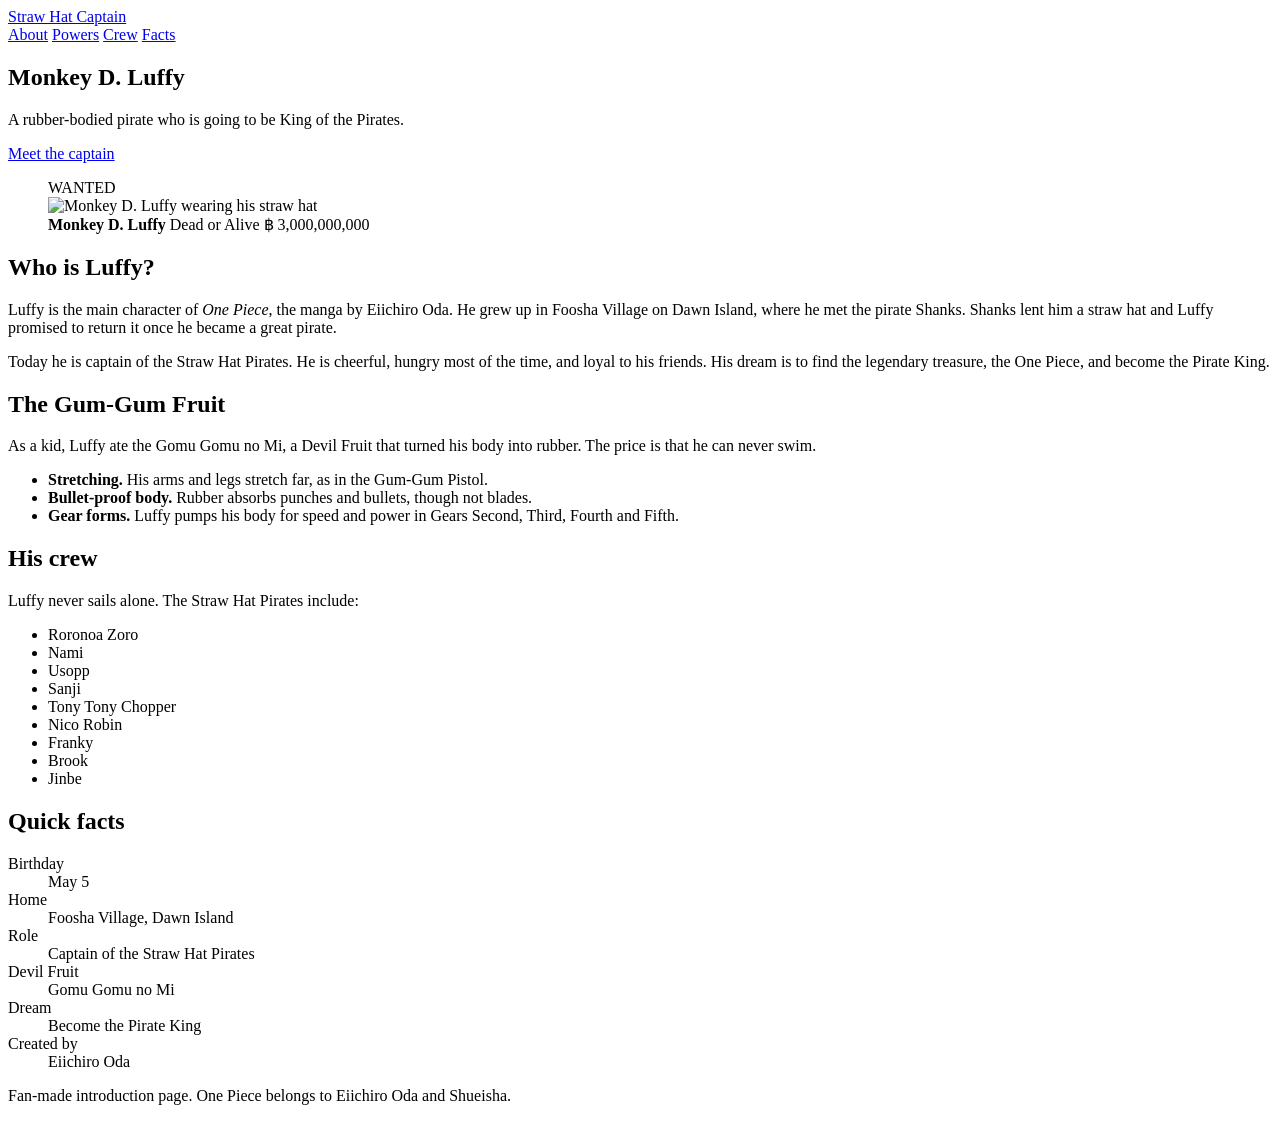
==== index.html @ 51b5bace "Add files via upload" ====
<!DOCTYPE html>
<html lang="en">
<head>
  <meta charset="UTF-8">
  <meta name="viewport" content="width=device-width, initial-scale=1.0">
  <title>Monkey D. Luffy | Introduction</title>
  <link rel="preconnect" href="https://fonts.googleapis.com">
  <link href="https://fonts.googleapis.com/css2?family=Bowlby+One&family=Nunito:wght@400;700&display=swap" rel="stylesheet">
  <link rel="stylesheet" href="../css/style.css">
</head>
<body>

  <header class="topbar">
    <a href="#home" class="brand">Straw Hat Captain</a>
    <nav>
      <a href="#about">About</a>
      <a href="#powers">Powers</a>
      <a href="#crew">Crew</a>
      <a href="#facts">Facts</a>
    </nav>
  </header>

  <main>
    <!-- HERO -->
    <section class="hero" id="home">
      <div class="hero-text">
        <h1>Monkey D. Luffy</h1>
        <p class="tagline">A rubber-bodied pirate who is going to be King of the Pirates.</p>
        <a class="btn" href="#about">Meet the captain</a>
      </div>

      <figure class="poster">
        <div class="poster-title">WANTED</div>
        <div class="poster-photo">
          <!-- Save your Luffy picture as images/luffy.jpg (one folder up from this file) -->
          <img src="../images/images.jpg" alt="Monkey D. Luffy wearing his straw hat">
        </div>
        <figcaption>
          <strong>Monkey D. Luffy</strong>
          <span>Dead or Alive</span>
          <span class="bounty">฿ 3,000,000,000</span>
        </figcaption>
      </figure>
    </section>

    <!-- ABOUT -->
    <section class="section" id="about">
      <h2>Who is Luffy?</h2>
      <p>
        Luffy is the main character of <em>One Piece</em>, the manga by Eiichiro Oda.
        He grew up in Foosha Village on Dawn Island, where he met the pirate Shanks.
        Shanks lent him a straw hat and Luffy promised to return it once he became a great pirate.
      </p>
      <p>
        Today he is captain of the Straw Hat Pirates. He is cheerful, hungry
        most of the time, and loyal to his friends. His dream is to find the
        legendary treasure, the One Piece, and become the Pirate King.
      </p>
    </section>

    <!-- POWERS -->
    <section class="section" id="powers">
      <h2>The Gum-Gum Fruit</h2>
      <p>As a kid, Luffy ate the Gomu Gomu no Mi, a Devil Fruit that turned his body into rubber. The price is that he can never swim.</p>
      <ul class="powers">
        <li><strong>Stretching.</strong> His arms and legs stretch far, as in the Gum-Gum Pistol.</li>
        <li><strong>Bullet-proof body.</strong> Rubber absorbs punches and bullets, though not blades.</li>
        <li><strong>Gear forms.</strong> Luffy pumps his body for speed and power in Gears Second, Third, Fourth and Fifth.</li>
      </ul>
    </section>

    <!-- CREW -->
    <section class="section" id="crew">
      <h2>His crew</h2>
      <p>Luffy never sails alone. The Straw Hat Pirates include:</p>
      <ul class="crew">
        <li>Roronoa Zoro</li>
        <li>Nami</li>
        <li>Usopp</li>
        <li>Sanji</li>
        <li>Tony Tony Chopper</li>
        <li>Nico Robin</li>
        <li>Franky</li>
        <li>Brook</li>
        <li>Jinbe</li>
      </ul>
    </section>

    <!-- FACTS -->
    <section class="section" id="facts">
      <h2>Quick facts</h2>
      <dl class="facts">
        <dt>Birthday</dt><dd>May 5</dd>
        <dt>Home</dt><dd>Foosha Village, Dawn Island</dd>
        <dt>Role</dt><dd>Captain of the Straw Hat Pirates</dd>
        <dt>Devil Fruit</dt><dd>Gomu Gomu no Mi</dd>
        <dt>Dream</dt><dd>Become the Pirate King</dd>
        <dt>Created by</dt><dd>Eiichiro Oda</dd>
      </dl>
    </section>
  </main>

  <footer>
    <p>Fan-made introduction page. One Piece belongs to Eiichiro Oda and Shueisha.</p>
  </footer>

</body>
</html>
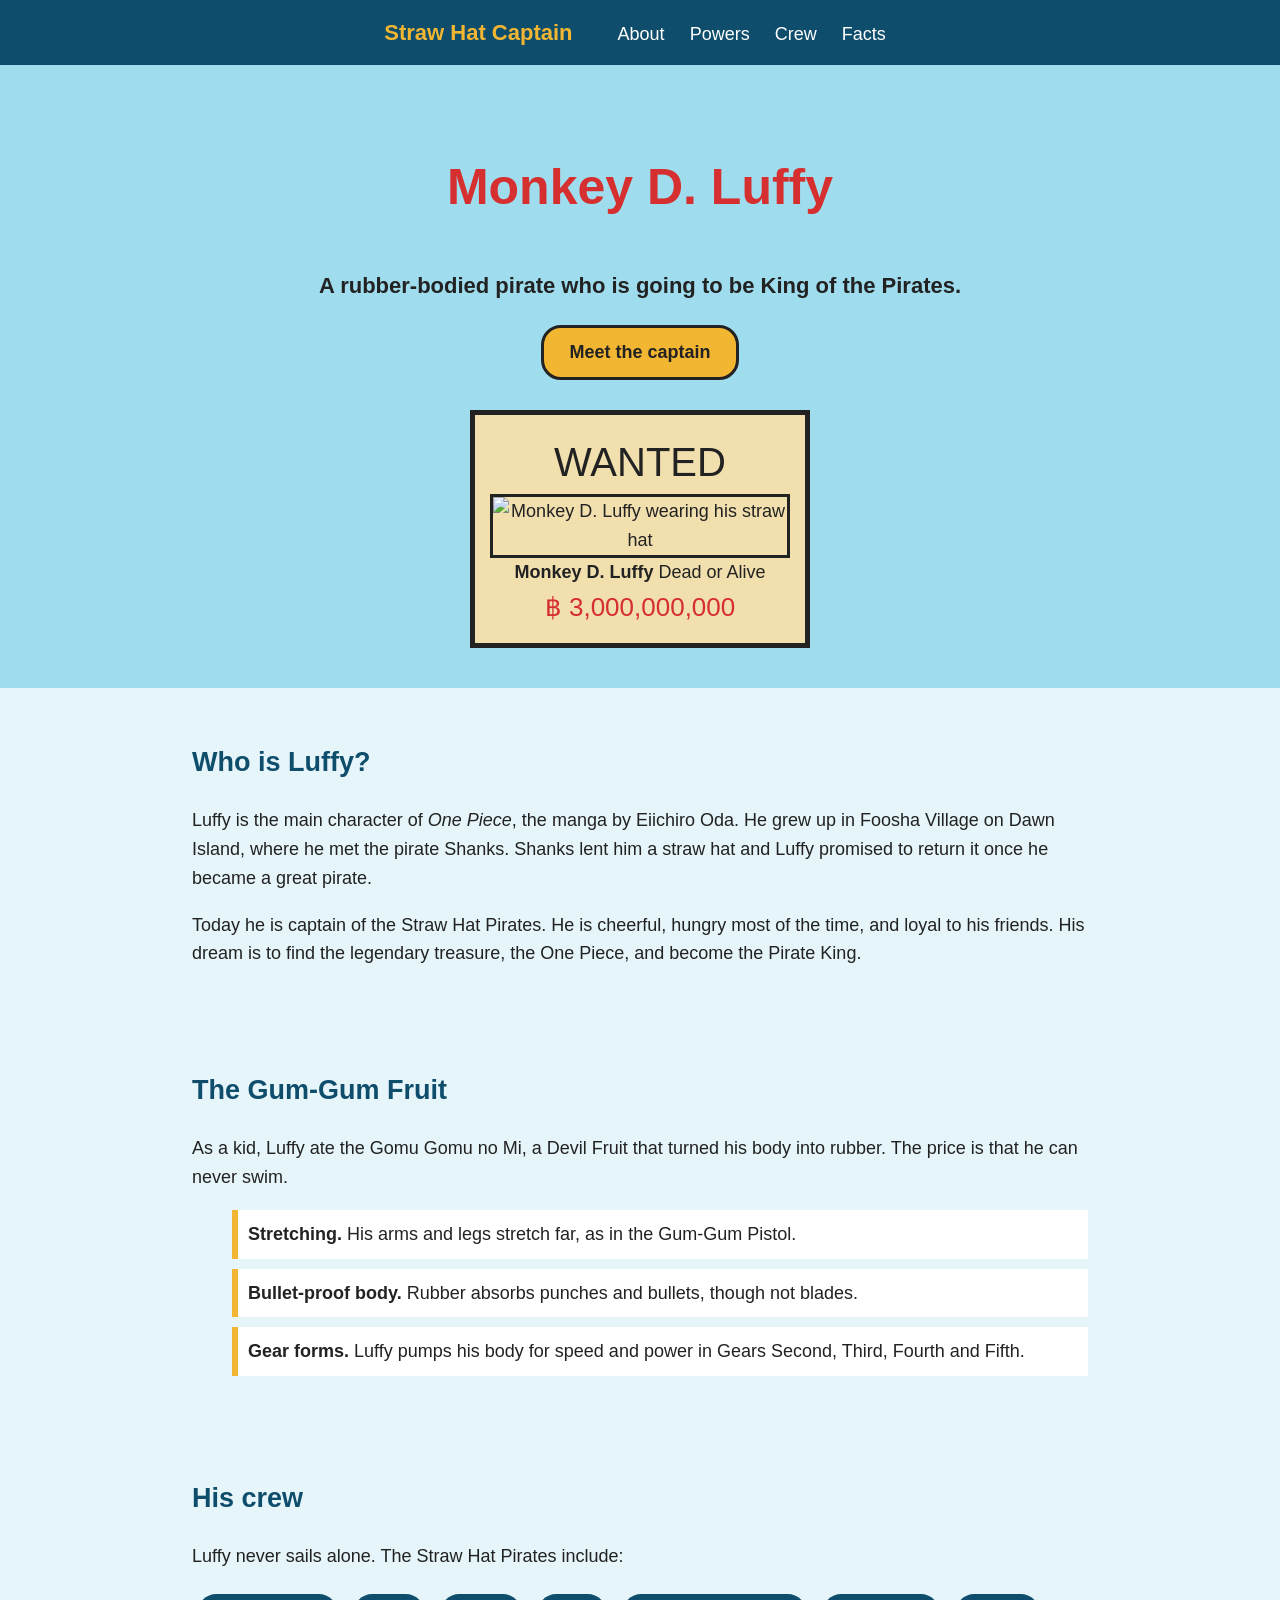
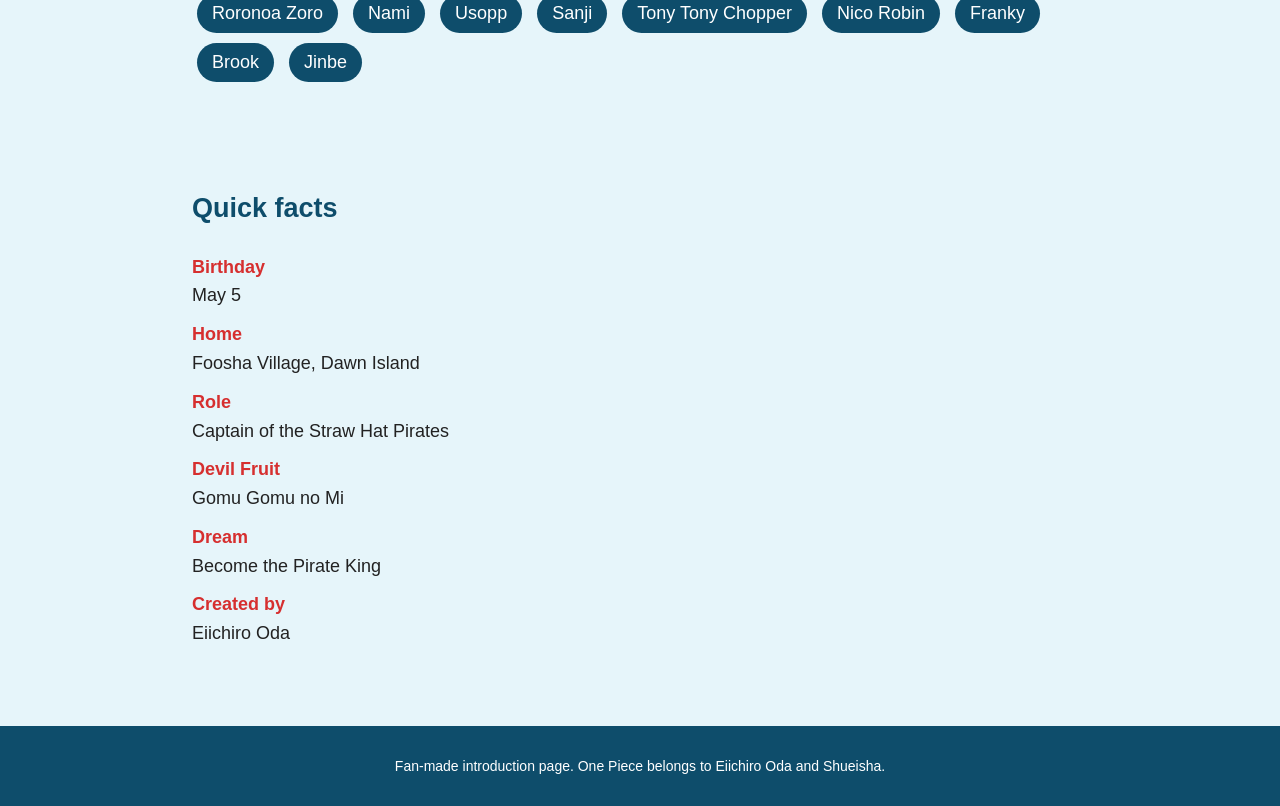
==== commit 5d190085: "Add files via upload" ====
--- a/index.html
+++ b/index.html
@@ -6,7 +6,7 @@
   <title>Monkey D. Luffy | Introduction</title>
   <link rel="preconnect" href="https://fonts.googleapis.com">
   <link href="https://fonts.googleapis.com/css2?family=Bowlby+One&family=Nunito:wght@400;700&display=swap" rel="stylesheet">
-  <link rel="stylesheet" href="../css/style.css">
+  <link rel="stylesheet" href="../CSS/style.css">
 </head>
 <body>
 
--- a/CSS/style.css
+++ b/CSS/style.css
@@ -0,0 +1,145 @@
+/* ----- Whole page ----- */
+body {
+  font-family: Arial, sans-serif;
+  font-size: 18px;
+  line-height: 1.6;
+  color: #222222;
+  background-color: #e6f5fa;
+  margin: 0;
+}
+
+h1, h2 {
+  font-family: Impact, Arial, sans-serif;
+  color: #0e4d6b;
+}
+
+/* ----- Top menu ----- */
+.topbar {
+  background-color: #0e4d6b;
+  padding: 15px;
+  text-align: center;
+}
+
+.brand {
+  color: #f2b632;
+  font-size: 22px;
+  font-weight: bold;
+  text-decoration: none;
+  margin-right: 30px;
+}
+
+.topbar nav {
+  display: inline;
+}
+
+.topbar nav a {
+  color: white;
+  text-decoration: none;
+  margin: 0 10px;
+}
+
+/* ----- Top part of the page ----- */
+.hero {
+  text-align: center;
+  padding: 40px 20px;
+  background-color: #9fdcee;
+}
+
+.hero h1 {
+  font-size: 50px;
+  color: #d62f2f;
+}
+
+.tagline {
+  font-size: 22px;
+  font-weight: bold;
+}
+
+.btn {
+  display: inline-block;
+  background-color: #f2b632;
+  color: #222222;
+  font-weight: bold;
+  text-decoration: none;
+  padding: 10px 25px;
+  border: 3px solid #222222;
+  border-radius: 20px;
+}
+
+/* ----- Wanted poster (your image is here) ----- */
+.poster {
+  background-color: #f1dfae;
+  border: 5px solid #222222;
+  width: 300px;
+  margin: 30px auto 0 auto;
+  padding: 15px;
+}
+
+.poster-title {
+  font-family: Impact, Arial, sans-serif;
+  font-size: 40px;
+}
+
+.poster-photo img {
+  width: 100%;
+  border: 3px solid #222222;
+}
+
+.bounty {
+  display: block;
+  font-family: Impact, Arial, sans-serif;
+  font-size: 26px;
+  color: #d62f2f;
+}
+
+/* ----- Sections ----- */
+.section {
+  width: 70%;
+  margin: 0 auto;
+  padding: 30px 0;
+}
+
+/* Powers list */
+.powers li {
+  background-color: white;
+  border-left: 6px solid #f2b632;
+  padding: 10px;
+  margin-bottom: 10px;
+  list-style: none;
+}
+
+/* Crew list */
+.crew {
+  padding: 0;
+}
+
+.crew li {
+  display: inline-block;
+  background-color: #0e4d6b;
+  color: white;
+  padding: 5px 15px;
+  margin: 5px;
+  border-radius: 20px;
+  list-style: none;
+}
+
+/* Quick facts */
+.facts dt {
+  font-weight: bold;
+  color: #d62f2f;
+  margin-top: 10px;
+}
+
+.facts dd {
+  margin-left: 0;
+}
+
+/* ----- Bottom of the page ----- */
+footer {
+  background-color: #0e4d6b;
+  color: white;
+  text-align: center;
+  padding: 15px;
+  margin-top: 30px;
+  font-size: 14px;
+}
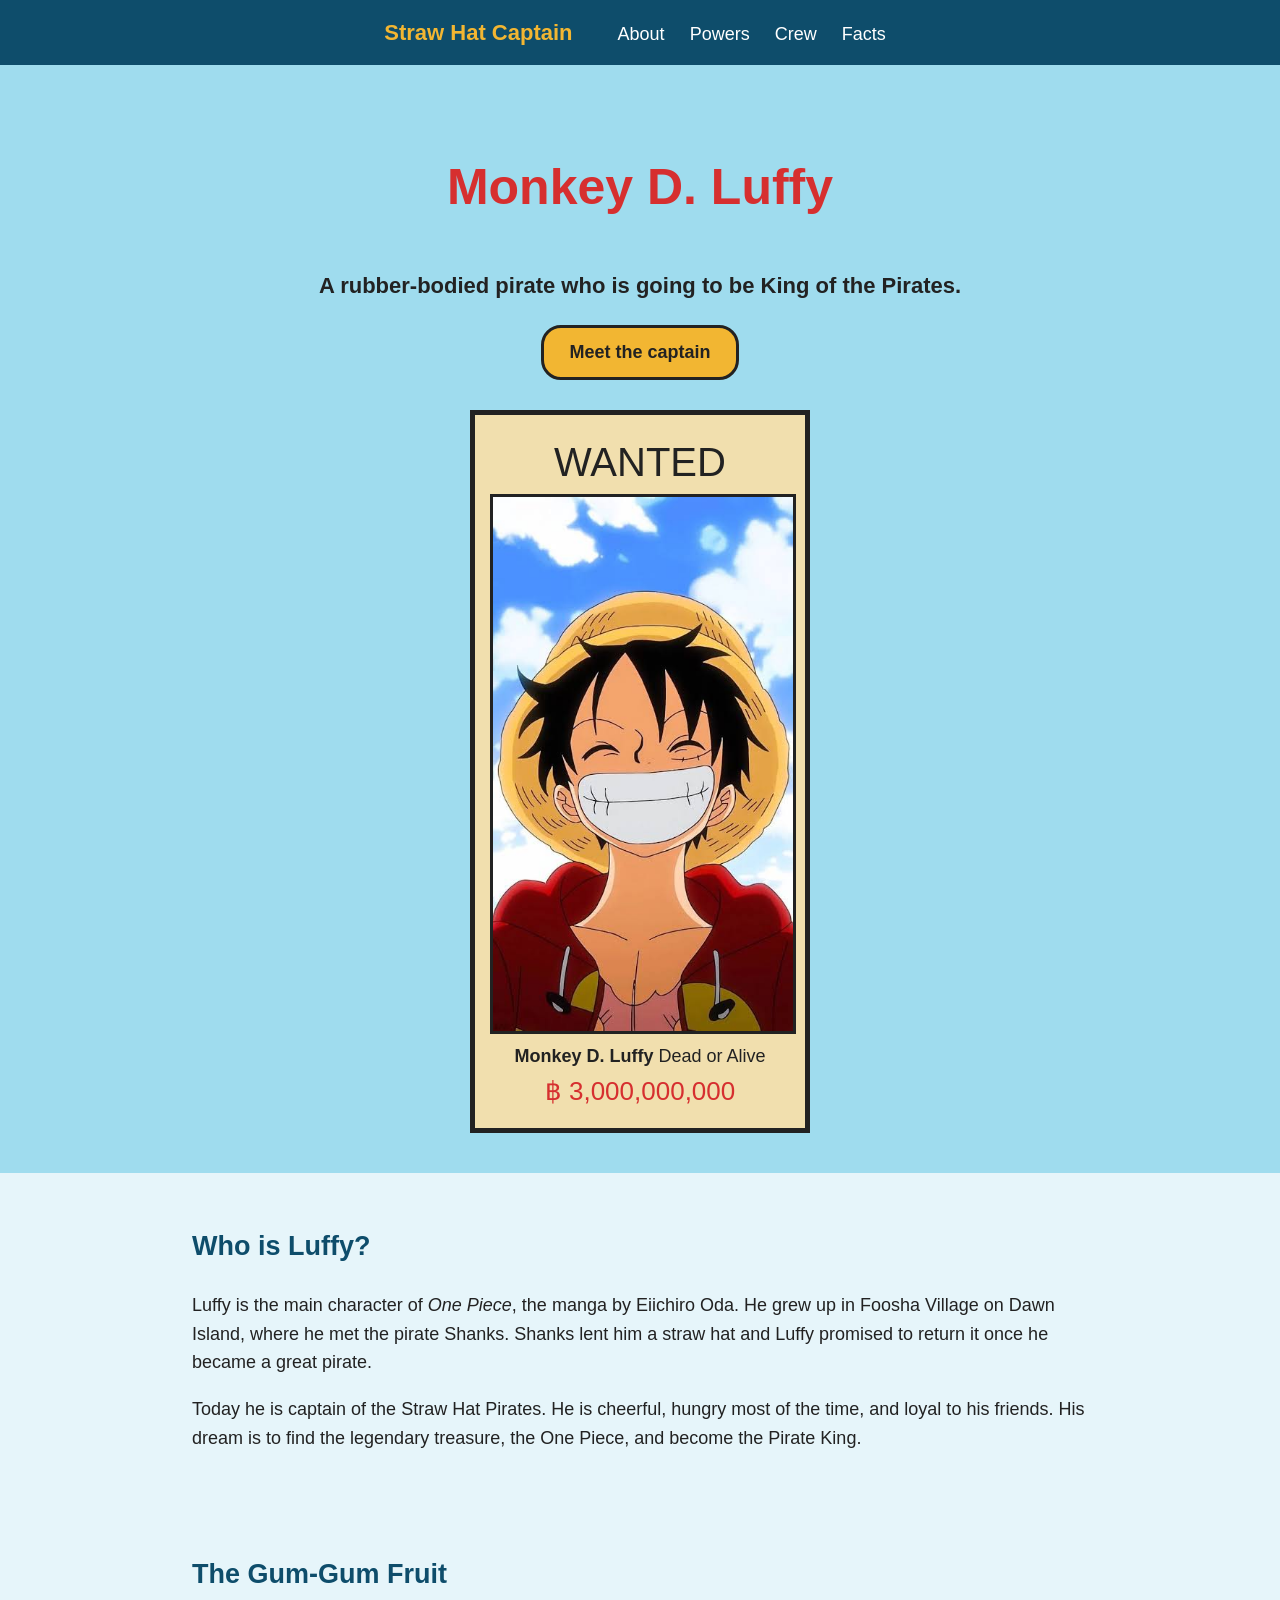
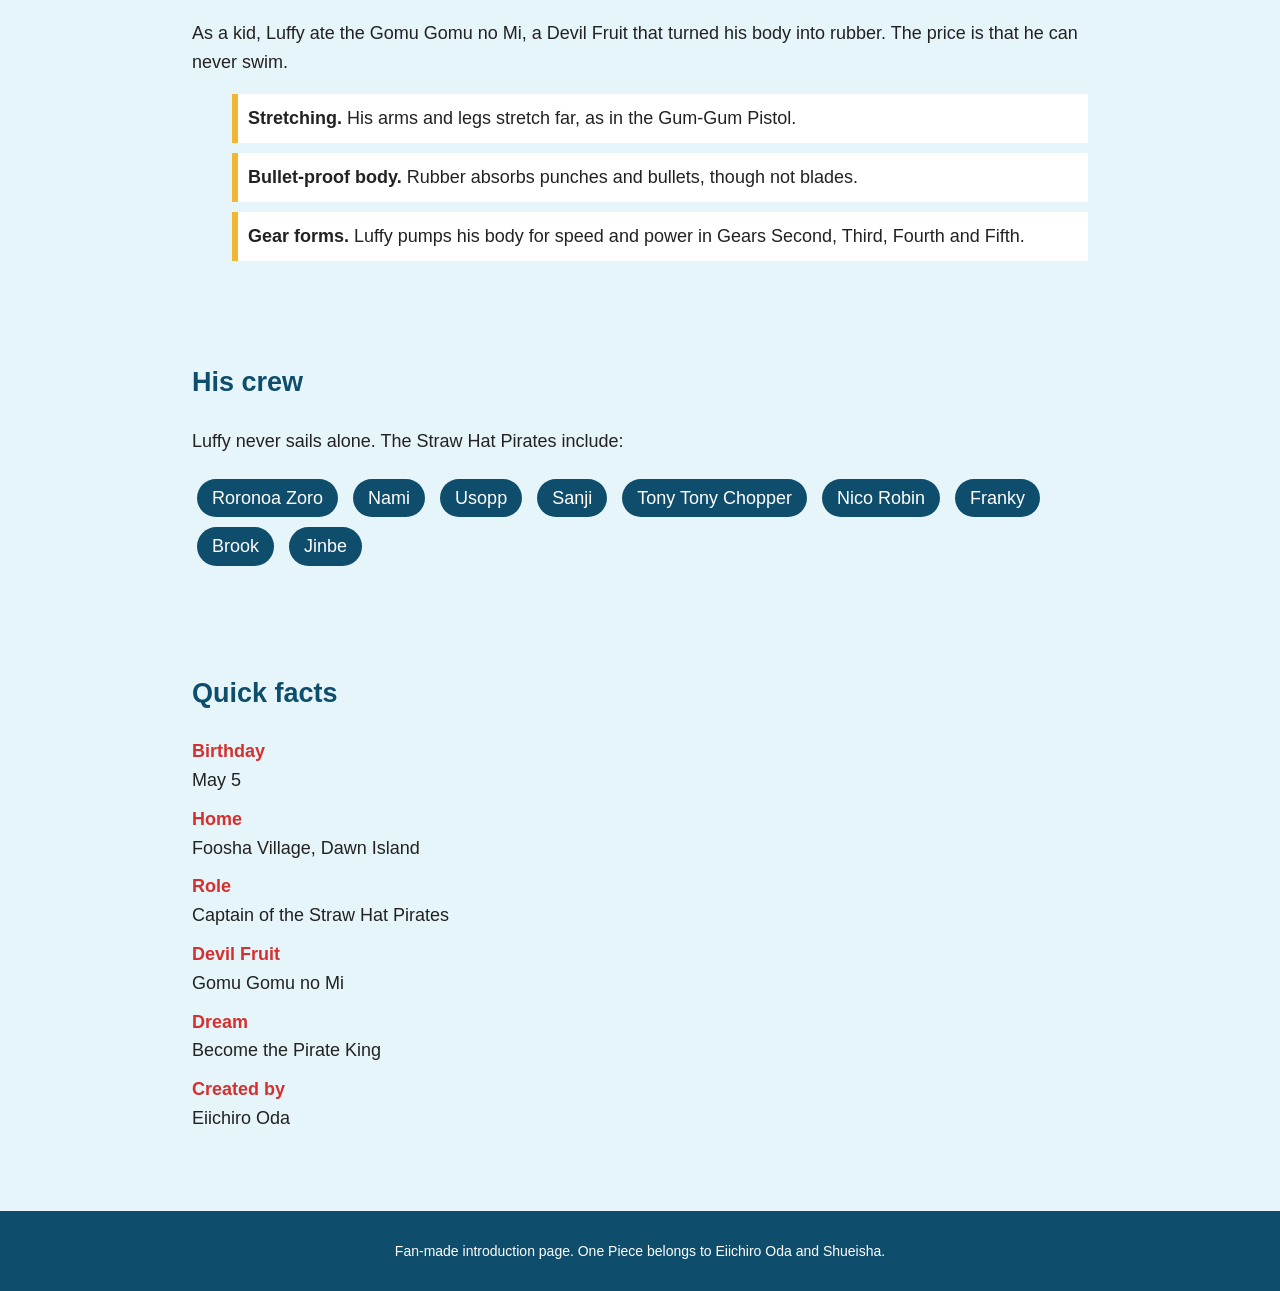
==== commit c37d2168: "Add files via upload" ====
--- a/index.html
+++ b/index.html
@@ -4,8 +4,6 @@
   <meta charset="UTF-8">
   <meta name="viewport" content="width=device-width, initial-scale=1.0">
   <title>Monkey D. Luffy | Introduction</title>
-  <link rel="preconnect" href="https://fonts.googleapis.com">
-  <link href="https://fonts.googleapis.com/css2?family=Bowlby+One&family=Nunito:wght@400;700&display=swap" rel="stylesheet">
   <link rel="stylesheet" href="../CSS/style.css">
 </head>
 <body>
@@ -33,7 +31,7 @@
         <div class="poster-title">WANTED</div>
         <div class="poster-photo">
           <!-- Save your Luffy picture as images/luffy.jpg (one folder up from this file) -->
-          <img src="../images/images.jpg" alt="Monkey D. Luffy wearing his straw hat">
+          <img src="../IMAGES/images.jpg" alt="Monkey D. Luffy wearing his straw hat">
         </div>
         <figcaption>
           <strong>Monkey D. Luffy</strong>
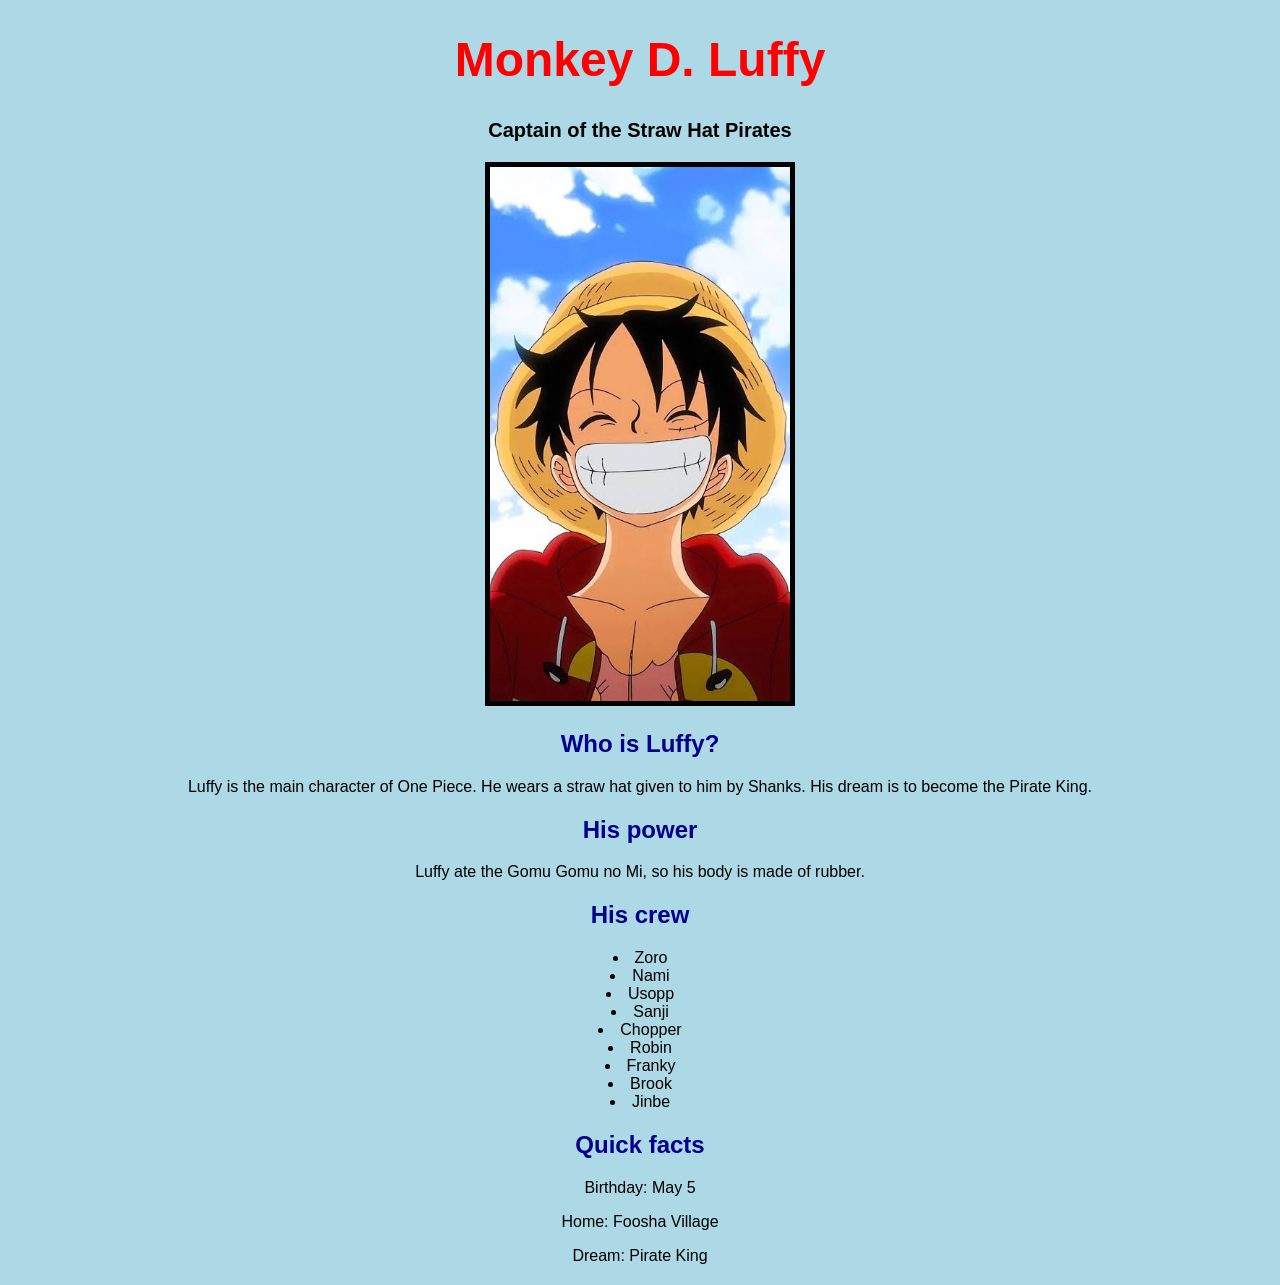
==== commit 81917d3e: "Add files via upload" ====
--- a/index.html
+++ b/index.html
@@ -1,106 +1,42 @@
 <!DOCTYPE html>
-<html lang="en">
+<html>
 <head>
-  <meta charset="UTF-8">
-  <meta name="viewport" content="width=device-width, initial-scale=1.0">
-  <title>Monkey D. Luffy | Introduction</title>
+  <title>Monkey D. Luffy</title>
   <link rel="stylesheet" href="../CSS/style.css">
 </head>
 <body>
 
-  <header class="topbar">
-    <a href="#home" class="brand">Straw Hat Captain</a>
-    <nav>
-      <a href="#about">About</a>
-      <a href="#powers">Powers</a>
-      <a href="#crew">Crew</a>
-      <a href="#facts">Facts</a>
-    </nav>
-  </header>
+  <h1>Monkey D. Luffy</h1>
+  <p class="tagline">Captain of the Straw Hat Pirates</p>
 
-  <main>
-    <!-- HERO -->
-    <section class="hero" id="home">
-      <div class="hero-text">
-        <h1>Monkey D. Luffy</h1>
-        <p class="tagline">A rubber-bodied pirate who is going to be King of the Pirates.</p>
-        <a class="btn" href="#about">Meet the captain</a>
-      </div>
+  <img src="../IMAGES/images.jpg" alt="Luffy" width="300">
 
-      <figure class="poster">
-        <div class="poster-title">WANTED</div>
-        <div class="poster-photo">
-          <!-- Save your Luffy picture as images/luffy.jpg (one folder up from this file) -->
-          <img src="../IMAGES/images.jpg" alt="Monkey D. Luffy wearing his straw hat">
-        </div>
-        <figcaption>
-          <strong>Monkey D. Luffy</strong>
-          <span>Dead or Alive</span>
-          <span class="bounty">฿ 3,000,000,000</span>
-        </figcaption>
-      </figure>
-    </section>
+  <h2>Who is Luffy?</h2>
+  <p>
+    Luffy is the main character of One Piece. He wears a straw hat given to him
+    by Shanks. His dream is to become the Pirate King.
+  </p>
 
-    <!-- ABOUT -->
-    <section class="section" id="about">
-      <h2>Who is Luffy?</h2>
-      <p>
-        Luffy is the main character of <em>One Piece</em>, the manga by Eiichiro Oda.
-        He grew up in Foosha Village on Dawn Island, where he met the pirate Shanks.
-        Shanks lent him a straw hat and Luffy promised to return it once he became a great pirate.
-      </p>
-      <p>
-        Today he is captain of the Straw Hat Pirates. He is cheerful, hungry
-        most of the time, and loyal to his friends. His dream is to find the
-        legendary treasure, the One Piece, and become the Pirate King.
-      </p>
-    </section>
+  <h2>His power</h2>
+  <p>Luffy ate the Gomu Gomu no Mi, so his body is made of rubber.</p>
 
-    <!-- POWERS -->
-    <section class="section" id="powers">
-      <h2>The Gum-Gum Fruit</h2>
-      <p>As a kid, Luffy ate the Gomu Gomu no Mi, a Devil Fruit that turned his body into rubber. The price is that he can never swim.</p>
-      <ul class="powers">
-        <li><strong>Stretching.</strong> His arms and legs stretch far, as in the Gum-Gum Pistol.</li>
-        <li><strong>Bullet-proof body.</strong> Rubber absorbs punches and bullets, though not blades.</li>
-        <li><strong>Gear forms.</strong> Luffy pumps his body for speed and power in Gears Second, Third, Fourth and Fifth.</li>
-      </ul>
-    </section>
+  <h2>His crew</h2>
+  <ul>
+    <li>Zoro</li>
+    <li>Nami</li>
+    <li>Usopp</li>
+    <li>Sanji</li>
+    <li>Chopper</li>
+    <li>Robin</li>
+    <li>Franky</li>
+    <li>Brook</li>
+    <li>Jinbe</li>
+  </ul>
 
-    <!-- CREW -->
-    <section class="section" id="crew">
-      <h2>His crew</h2>
-      <p>Luffy never sails alone. The Straw Hat Pirates include:</p>
-      <ul class="crew">
-        <li>Roronoa Zoro</li>
-        <li>Nami</li>
-        <li>Usopp</li>
-        <li>Sanji</li>
-        <li>Tony Tony Chopper</li>
-        <li>Nico Robin</li>
-        <li>Franky</li>
-        <li>Brook</li>
-        <li>Jinbe</li>
-      </ul>
-    </section>
-
-    <!-- FACTS -->
-    <section class="section" id="facts">
-      <h2>Quick facts</h2>
-      <dl class="facts">
-        <dt>Birthday</dt><dd>May 5</dd>
-        <dt>Home</dt><dd>Foosha Village, Dawn Island</dd>
-        <dt>Role</dt><dd>Captain of the Straw Hat Pirates</dd>
-        <dt>Devil Fruit</dt><dd>Gomu Gomu no Mi</dd>
-        <dt>Dream</dt><dd>Become the Pirate King</dd>
-        <dt>Created by</dt><dd>Eiichiro Oda</dd>
-      </dl>
-    </section>
-  </main>
-
-  <footer>
-    <p>Fan-made introduction page. One Piece belongs to Eiichiro Oda and Shueisha.</p>
-  </footer>
+  <h2>Quick facts</h2>
+  <p>Birthday: May 5</p>
+  <p>Home: Foosha Village</p>
+  <p>Dream: Pirate King</p>
 
 </body>
 </html>
--- a/CSS/style.css
+++ b/CSS/style.css
@@ -1,145 +1,29 @@
-/* ----- Whole page ----- */
 body {
   font-family: Arial, sans-serif;
-  font-size: 18px;
-  line-height: 1.6;
-  color: #222222;
-  background-color: #e6f5fa;
-  margin: 0;
+  background-color: lightblue;
+  text-align: center;
+  margin: 20px;
 }
 
-h1, h2 {
-  font-family: Impact, Arial, sans-serif;
-  color: #0e4d6b;
+h1 {
+  color: red;
+  font-size: 48px;
 }
 
-/* ----- Top menu ----- */
-.topbar {
-  background-color: #0e4d6b;
-  padding: 15px;
-  text-align: center;
-}
-
-.brand {
-  color: #f2b632;
-  font-size: 22px;
-  font-weight: bold;
-  text-decoration: none;
-  margin-right: 30px;
-}
-
-.topbar nav {
-  display: inline;
-}
-
-.topbar nav a {
-  color: white;
-  text-decoration: none;
-  margin: 0 10px;
-}
-
-/* ----- Top part of the page ----- */
-.hero {
-  text-align: center;
-  padding: 40px 20px;
-  background-color: #9fdcee;
-}
-
-.hero h1 {
-  font-size: 50px;
-  color: #d62f2f;
+h2 {
+  color: darkblue;
 }
 
 .tagline {
-  font-size: 22px;
+  font-size: 20px;
   font-weight: bold;
 }
 
-.btn {
-  display: inline-block;
-  background-color: #f2b632;
-  color: #222222;
-  font-weight: bold;
-  text-decoration: none;
-  padding: 10px 25px;
-  border: 3px solid #222222;
-  border-radius: 20px;
+img {
+  border: 5px solid black;
 }
 
-/* ----- Wanted poster (your image is here) ----- */
-.poster {
-  background-color: #f1dfae;
-  border: 5px solid #222222;
-  width: 300px;
-  margin: 30px auto 0 auto;
-  padding: 15px;
-}
-
-.poster-title {
-  font-family: Impact, Arial, sans-serif;
-  font-size: 40px;
-}
-
-.poster-photo img {
-  width: 100%;
-  border: 3px solid #222222;
-}
-
-.bounty {
-  display: block;
-  font-family: Impact, Arial, sans-serif;
-  font-size: 26px;
-  color: #d62f2f;
-}
-
-/* ----- Sections ----- */
-.section {
-  width: 70%;
-  margin: 0 auto;
-  padding: 30px 0;
-}
-
-/* Powers list */
-.powers li {
-  background-color: white;
-  border-left: 6px solid #f2b632;
-  padding: 10px;
-  margin-bottom: 10px;
-  list-style: none;
-}
-
-/* Crew list */
-.crew {
+ul {
+  list-style-position: inside;
   padding: 0;
-}
-
-.crew li {
-  display: inline-block;
-  background-color: #0e4d6b;
-  color: white;
-  padding: 5px 15px;
-  margin: 5px;
-  border-radius: 20px;
-  list-style: none;
-}
-
-/* Quick facts */
-.facts dt {
-  font-weight: bold;
-  color: #d62f2f;
-  margin-top: 10px;
-}
-
-.facts dd {
-  margin-left: 0;
-}
-
-/* ----- Bottom of the page ----- */
-footer {
-  background-color: #0e4d6b;
-  color: white;
-  text-align: center;
-  padding: 15px;
-  margin-top: 30px;
-  font-size: 14px;
 }
